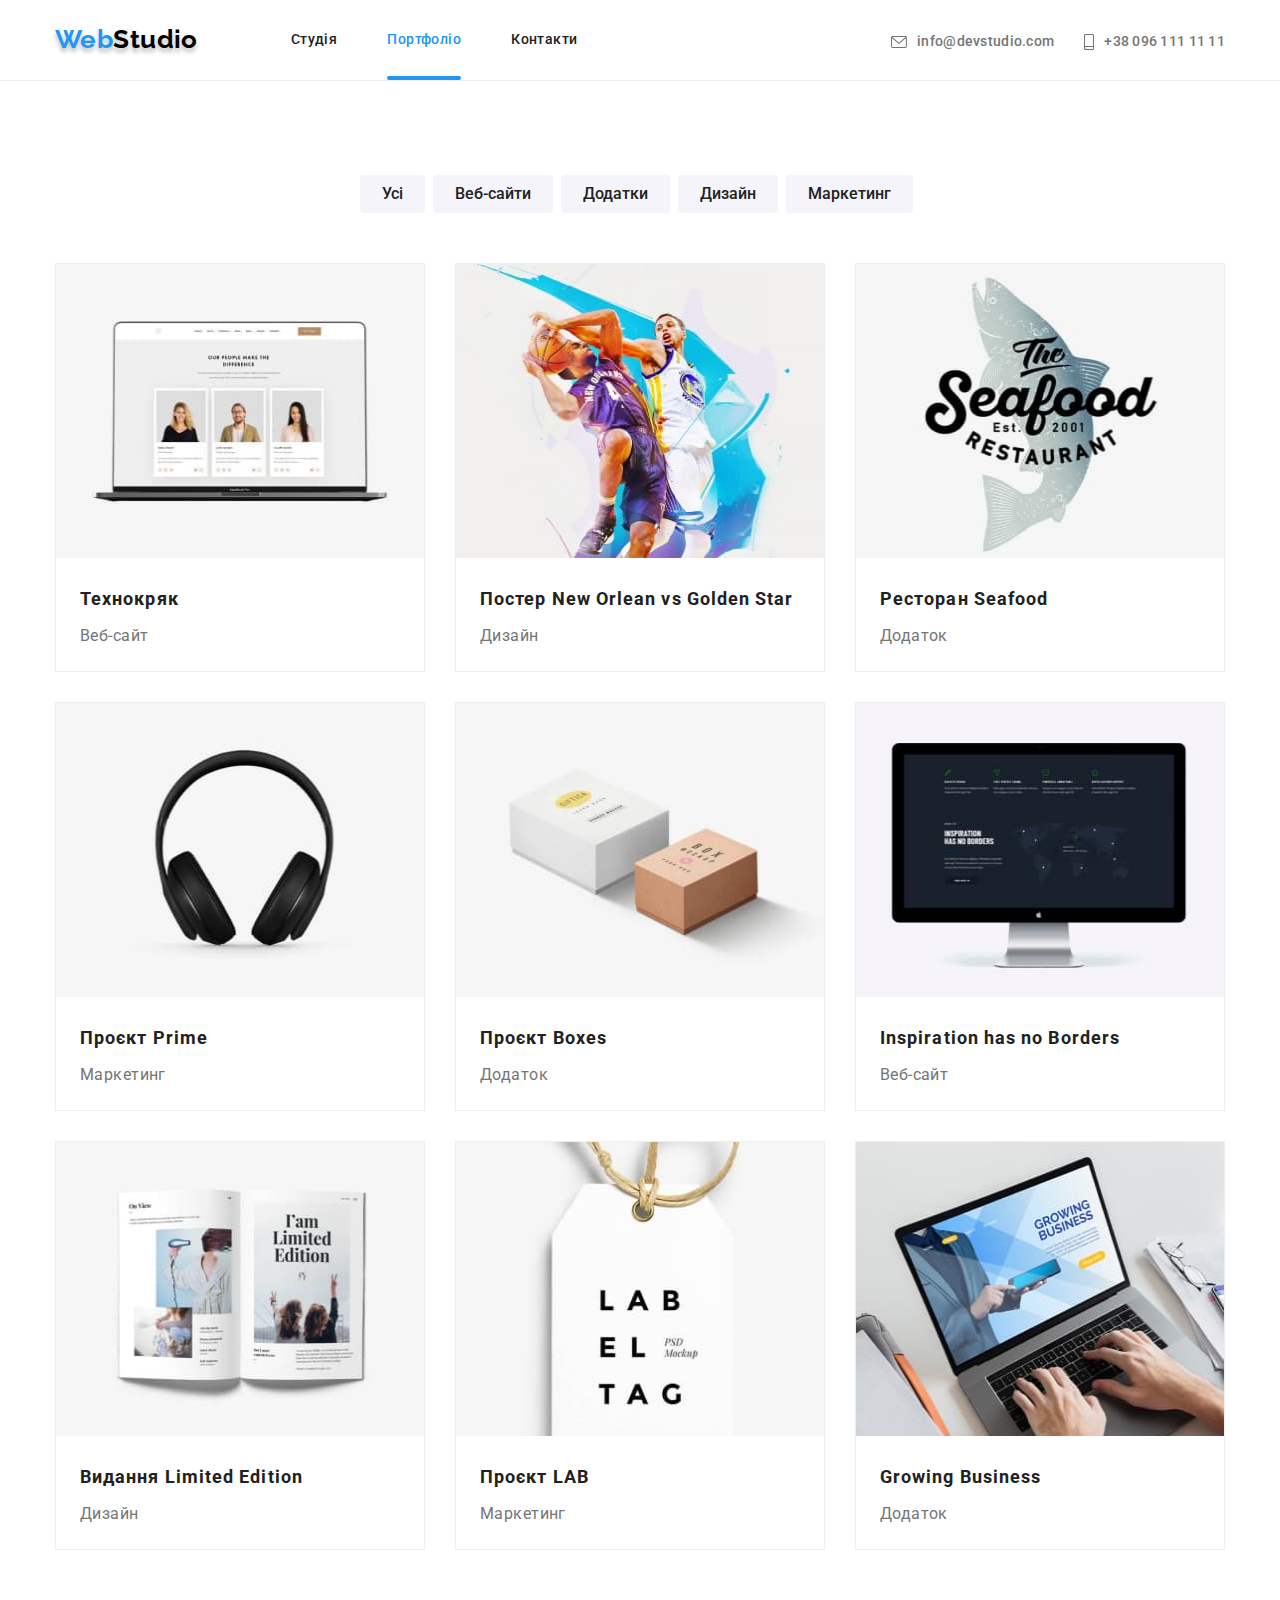
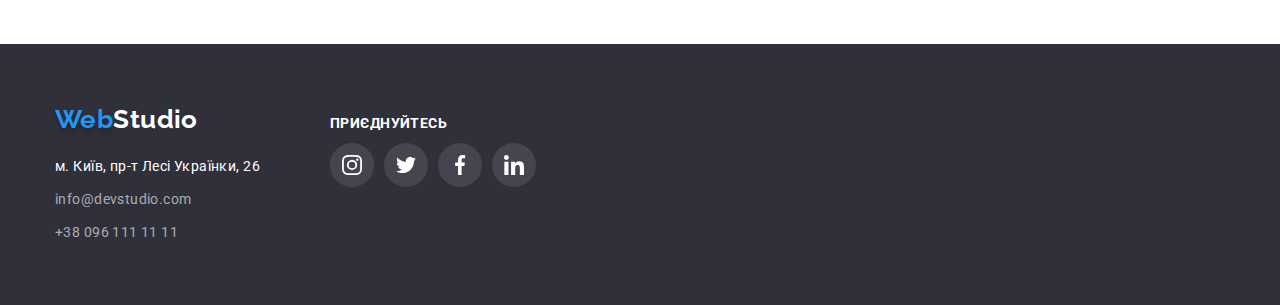
==== portfolio.html @ 1df038b0 "Initial commit" ====
<!DOCTYPE html>
<html lang="en">
  <head>
    <meta charset="UTF-8" />
    <meta http-equiv="X-UA-Compatible" content="IE=edge" />
    <meta name="viewport" content="width=device-width, initial-scale=1.0" />
    <title lang="en">WebStudio</title>
    <link rel="preconnect" href="https://fonts.googleapis.com" />
    <link rel="preconnect" href="https://fonts.gstatic.com" crossorigin />
    <link
      href="https://fonts.googleapis.com/css2?family=Raleway:wght@700&family=Roboto:wght@400;500;700;900&display=swap"
      rel="stylesheet"
    />
    <link
      rel="stylesheet"
      href="https://cdnjs.cloudflare.com/ajax/libs/modern-normalize/1.1.0/modern-normalize.min.css"
    />
    <link rel="stylesheet" href="./css/styles.css" />
  </head>
  <body>
    <!-- header -->
    <header class="header">
      <div class="nav container">
        <nav class="main-nav">
          <a href="/index.html" lang="en" class="header-logo-link"
            ><span class="logo-icon">Web</span>Studio</a
          >
          <ul class="header-list list">
            <li class="header-list-item">
              <a href="./index.html" class="nav-link">Студія</a>
            </li>
            <li class="header-list-item">
              <a href="" class="nav-link current"
                ><span class="nav-item">Портфоліо</span></a
              >
            </li>
            <li class="header-list-item">
              <a href="" class="nav-link">Контакти</a>
            </li>
          </ul>
        </nav>
        <ul class="contact-link list">
          <li>
            <a
              href="mailto:info@devstudio.com"
              class="contact-link-item contact"
            >
              <svg class="icon-header" width="16" height="12">
                <use href="./images/header/symbol-defs.svg#icon-envelope"></use>
              </svg>
              info@devstudio.com</a
            >
          </li>
          <li>
            <a href="tel:+380961111111" class="contact-link-item contact">
              <svg class="icon-header" width="10" height="16">
                <use
                  href="./images/header/symbol-defs.svg#icon-smartphone"
                ></use>
              </svg>
              +38 096 111 11 11</a
            >
          </li>
        </ul>
      </div>
    </header>

    <!-- content -->
    <main>
      <section class="section project">
        <div class="container">
          <h1 class="visually-hidden">Портфоліо</h1>
          <ul class="filter-list list">
            <li class="filter-item">
              <button type="button" class="filter-btn">Усі</button>
            </li>
            <li class="filter-item">
              <button type="button" class="filter-btn">Веб-сайти</button>
            </li>
            <li class="filter-item">
              <button type="button" class="filter-btn">Додатки</button>
            </li>
            <li class="filter-item">
              <button type="button" class="filter-btn">Дизайн</button>
            </li>
            <li class="filter-item">
              <button type="button" class="filter-btn">Маркетинг</button>
            </li>
          </ul>
          <ul class="project-list list">
            <li class="project-card">
              <a href="" class="project-link">
                <div class="project-thumb">
                  <img
                    src="./images/portfolio/portfolio1.jpg"
                    alt="Розробка веб-сайту"
                    width="370"
                    height="294"
                    class="project-img"
                  />
                  <p class="project-overlay-text">
                    Ресурс пропонує комплексні пропозиції з різним рівнем
                    функціоналу та сервісів. Все це дозволить відвідувачу
                    отримати вичерпні відомості про компанію чи приватну особу.
                  </p>
                </div>
                <div class="project-info">
                  <h2 class="project-title">Технокряк</h2>
                  <p class="project-text">Веб-сайт</p>
                </div>
              </a>
            </li>
            <li class="project-card">
              <a href="" class="project-link">
                <div class="project-thumb">
                  <img
                    src="./images/portfolio/portfolio2.jpg"
                    alt="Розробка веб-сайту"
                    width="370"
                    height="294"
                    class="project-img"
                  />
                  <p class="project-overlay-text">
                    Ресурс пропонує комплексні пропозиції з різним рівнем
                    функціоналу та сервісів. Все це дозволить відвідувачу
                    отримати вичерпні відомості про компанію чи приватну особу.
                  </p>
                </div>
                <div class="project-info">
                  <h2 class="project-title">
                    Постер New Orlean vs Golden Star
                  </h2>
                  <p class="project-text">Дизайн</p>
                </div>
              </a>
            </li>
            <li class="project-card">
              <a href="" class="project-link">
                <div class="project-thumb">
                  <img
                    src="./images/portfolio/portfolio3.jpg"
                    alt="Розробка веб-сайту"
                    width="370"
                    height="294"
                    class="project-img"
                  />
                  <p class="project-overlay-text">
                    Ресурс пропонує комплексні пропозиції з різним рівнем
                    функціоналу та сервісів. Все це дозволить відвідувачу
                    отримати вичерпні відомості про компанію чи приватну особу.
                  </p>
                </div>
                <div class="project-info">
                  <h2 class="project-title">Ресторан Seafood</h2>
                  <p class="project-text">Додаток</p>
                </div>
              </a>
            </li>
            <li class="project-card">
              <a href="" class="project-link">
                <div class="project-thumb">
                  <img
                    src="./images/portfolio/portfolio4.jpg"
                    alt="Розробка веб-сайту"
                    width="370"
                    height="294"
                    class="project-img"
                  />
                  <p class="project-overlay-text">
                    Ресурс пропонує комплексні пропозиції з різним рівнем
                    функціоналу та сервісів. Все це дозволить відвідувачу
                    отримати вичерпні відомості про компанію чи приватну особу.
                  </p>
                </div>
                <div class="project-info">
                  <h2 class="project-title">Проєкт Prime</h2>
                  <p class="project-text">Маркетинг</p>
                </div>
              </a>
            </li>
            <li class="project-card">
              <a href="" class="project-link">
                <div class="project-thumb">
                  <img
                    src="./images/portfolio/portfolio5.jpg"
                    alt="Розробка веб-сайту"
                    width="370"
                    height="294"
                    class="project-img"
                  />
                  <p class="project-overlay-text">
                    Ресурс пропонує комплексні пропозиції з різним рівнем
                    функціоналу та сервісів. Все це дозволить відвідувачу
                    отримати вичерпні відомості про компанію чи приватну особу.
                  </p>
                </div>
                <div class="project-info">
                  <h2 class="project-title">Проєкт Boxes</h2>
                  <p class="project-text">Додаток</p>
                </div>
              </a>
            </li>
            <li class="project-card">
              <a href="" class="project-link">
                <div class="project-thumb">
                  <img
                    src="./images/portfolio/portfolio6.jpg"
                    alt="Розробка веб-сайту"
                    width="370"
                    height="294"
                    class="project-img"
                  />
                  <p class="project-overlay-text">
                    Ресурс пропонує комплексні пропозиції з різним рівнем
                    функціоналу та сервісів. Все це дозволить відвідувачу
                    отримати вичерпні відомості про компанію чи приватну особу.
                  </p>
                </div>
                <div class="project-info">
                  <h2 class="project-title">Inspiration has no Borders</h2>
                  <p class="project-text">Веб-сайт</p>
                </div>
              </a>
            </li>
            <li class="project-card">
              <a href="" class="project-link">
                <div class="project-thumb">
                  <img
                    src="./images/portfolio/portfolio7.jpg"
                    alt="Розробка веб-сайту"
                    width="370"
                    height="294"
                    class="project-img"
                  />
                  <p class="project-overlay-text">
                    Ресурс пропонує комплексні пропозиції з різним рівнем
                    функціоналу та сервісів. Все це дозволить відвідувачу
                    отримати вичерпні відомості про компанію чи приватну особу.
                  </p>
                </div>
                <div class="project-info">
                  <h2 class="project-title">Видання Limited Edition</h2>
                  <p class="project-text">Дизайн</p>
                </div>
              </a>
            </li>
            <li class="project-card">
              <a href="" class="project-link">
                <div class="project-thumb">
                  <img
                    src="./images/portfolio/portfolio8.jpg"
                    alt="Розробка веб-сайту"
                    width="370"
                    height="294"
                    class="project-img"
                  />
                  <p class="project-overlay-text">
                    Ресурс пропонує комплексні пропозиції з різним рівнем
                    функціоналу та сервісів. Все це дозволить відвідувачу
                    отримати вичерпні відомості про компанію чи приватну особу.
                  </p>
                </div>
                <div class="project-info">
                  <h2 class="project-title">Проєкт LAB</h2>
                  <p class="project-text">Маркетинг</p>
                </div>
              </a>
            </li>
            <li class="project-card">
              <a href="" class="project-link">
                <div class="project-thumb">
                  <img
                    src="./images/portfolio/portfolio9.jpg"
                    alt="Розробка веб-сайту"
                    width="370"
                    height="294"
                    class="project-img"
                  />
                  <p class="project-overlay-text">
                    Ресурс пропонує комплексні пропозиції з різним рівнем
                    функціоналу та сервісів. Все це дозволить відвідувачу
                    отримати вичерпні відомості про компанію чи приватну особу.
                  </p>
                </div>
                <div class="project-info">
                  <h2 class="project-title">Growing Business</h2>
                  <p class="project-text">Додаток</p>
                </div>
              </a>
            </li>
          </ul>
        </div>
      </section>
    </main>
    <!-- footer -->
    <footer class="footer">
      <div class="main-footer container">
        <div>
          <a href="/index.html" lang="en" class="footer-logo-link">
            <span class="logo-icon">Web</span>Studio</a
          >

          <address>
            <ul class="footer-list list">
              <li class="footer-item">
                <a
                  href="https://goo.gl/maps/As9qBDeMbdzoeBJFA"
                  target="_blank"
                  rel="noreferrer noopener"
                  class="footer-adress"
                  >м. Київ, пр-т Лесі Українки, 26</a
                >
              </li>
              <li class="footer-item">
                <a href="mailto:info@devstudio.com" class="footer-contact-link"
                  >info@devstudio.com</a
                >
              </li>
              <li class="footer-item">
                <a href="tel:+380961111111" class="footer-contact-link"
                  >+38 096 111 11 11</a
                >
              </li>
            </ul>
          </address>
        </div>
        <div class="join">
          <h2 class="join-title">Приєднуйтесь</h2>
          <ul class="join-list list">
            <li class="join-item">
              <a href="" class="join-link">
                <svg class="join-soc-icon" width="20" height="20">
                  <use
                    href="./images/footer/symbol-defs.svg#icon-instagram1"
                  ></use></svg
              ></a>
            </li>
            <li class="join-item">
              <a href="" class="join-link">
                <svg class="join-soc-icon" width="20" height="20">
                  <use
                    href="./images/footer/symbol-defs.svg#icon-twitter1"
                  ></use></svg
              ></a>
            </li>
            <li class="join-item">
              <a href="" class="join-link">
                <svg class="join-soc-icon" width="20" height="20">
                  <use
                    href="./images/footer/symbol-defs.svg#icon-facebook1"
                  ></use></svg
              ></a>
            </li>
            <li class="join-item">
              <a href="" class="join-link">
                <svg class="join-soc-icon" width="20" height="20">
                  <use
                    href="./images/footer/symbol-defs.svg#icon-linkedin1"
                  ></use></svg
              ></a>
            </li>
          </ul>
        </div>
      </div>
    </footer>
  </body>
</html>
---- css/styles.css ----
/* колір фону #FFFFFF
вторинний колір фону #F5F4FA
основний колір тексту та мейл+телефон в header #757575
Колір заголовків #212121
Колір взаємодії #2196F3
Background під h1 та footer #2F303A 
Колір мейл+телефон в футер color: rgba(255, 255, 255, 0.6);

Білий колір #FFFFFF
Чорний колір #000000
*/
/* 
font-family: 'Raleway', sans-serif;
font-family: 'Roboto', sans-serif; */

:root {
  --primary-bckg-color: #ffffff;
  --second-bckd-color: #f5f4fa;
  --primary-text-color: #757575;
  --primary-title-color: #212121;
  --primary-action-color: #2196f3;
  --bckg-footer-color: #2f303a;
  --white-color: #ffffff;
  --black-color: #000000;
  --shadow-project: 0px 1px 1px rgba(0, 0, 0, 0.12),
    0px 4px 4px rgba(0, 0, 0, 0.06), 1px 4px 6px rgba(0, 0, 0, 0.16);
  --soc-icon: #afb1b8;
  --header-icon: #757575;
  --project-overlay: rgba(33, 150, 243, 0.9);
  --modal-background: rgba(0, 0, 0, 0.2);
  --features-info-bckg: rgba(47, 48, 58, 0.8);
}
/* index.html */
body {
  background-color: var(--primary-bckg-c);
  color: var(--primary-text-color);
  font-family: "Roboto";
  letter-spacing: 0.03em;
  font-size: 14px;
}
.section {
  padding: 94px 0;
}
.visually-hidden {
  position: absolute;
  white-space: nowrap;
  width: 1px;
  height: 1px;
  overflow: hidden;
  border: 0;
  padding: 0;
  clip: rect(0 0 0 0);
  clip-path: inset(50%);
  margin: -1px;
}

.list {
  list-style: none;
  margin: 0;
  padding: 0;
}

.container {
  width: 1200px;
  margin: 0 auto;
  padding: 0px 15px;
}

/* header */
.header {
  border-bottom: 1px solid #ececec;
}
.header .container {
  align-items: baseline;
}

.logo-icon {
  color: var(--primary-action-color);
}
.header-logo-link {
  color: var(--black-color);
  text-decoration: none;
  font-family: "Raleway";
  font-style: normal;
  font-weight: 700;
  font-size: 26px;
  line-height: 1.19;
  margin-right: 93px;
  padding-top: 24px;
  padding-bottom: 25px;
}

.logo-icon,
.header-logo-link {
  text-shadow: 0px 4px 4px rgba(0, 0, 0, 0.25);
}

.header-list-item:not(:last-child) {
  margin-right: 50px;
}

.header-list-item {
  position: relative;
}

.current {
  display: inline-block;
  color: var(--primary-action-color);
}

.current::after {
  content: "";
  background-color: var(--primary-action-color);
  width: 100%;
  height: 4px;
  border-radius: 2px;
  position: absolute;
  left: 0;
  bottom: 0;
}

.nav-link {
  display: block;
  color: var(--primary-title-color);
  text-decoration: none;
  font-weight: 500;
  line-height: 1.14;
  padding-bottom: 32px;
  padding-top: 32px;
  transition-property: color;
  transition-duration: 250ms;
  transition-timing-function: cubic-bezier(0.4, 0, 0.2, 1);
}
.nav-link:hover,
.nav-link:focus {
  color: var(--primary-action-color);
  cursor: pointer;
}
.nav-item {
  color: var(--primary-action-color);
}

.contact-link {
  margin-left: auto;
  gap: 30px;
}

.contact-link-item {
  display: flex;
  justify-content: center;
  align-items: center;
  color: var(--primary-text-color);
  text-decoration: none;
  font-weight: 500;
  line-height: 1.14;
  letter-spacing: 0.02em;
  transition-property: color;
  transition-duration: 250ms;
  transition-timing-function: cubic-bezier(0.4, 0, 0.2, 1);
}

.contact-link-item:hover,
.contact-link-item:focus {
  color: var(--primary-action-color);
}
.icon-header {
  margin-right: 10px;
  fill: var(--header-icon);
}
.contact-link-item:hover .icon-header,
.contact-link-item:focus .icon-header {
  fill: var(--primary-action-color);
}
.nav,
.main-nav,
.header-list,
.contact-link {
  display: flex;
  align-items: center;
}
/* Hero */

.hero {
  background-color: var(--bckg-footer-color);
  background-image: linear-gradient(
      rgba(47, 48, 58, 0.4),
      rgba(47, 48, 58, 0.4)
    ),
    url(../images/hero/bckg.jpg);
  background-repeat: no-repeat;
  background-position: center;
  background-size: cover;
  max-width: 1600px;
  text-align: center;
  padding: 200px 0;
  margin: 0 auto;
}

.hero-title {
  color: var(--white-color);
  font-weight: 900;
  font-size: 44px;
  line-height: 1.36;
  letter-spacing: 0.06em;
  text-transform: uppercase;
  margin: 0 auto 30px auto;
  width: 700px;
}
.hero-button {
  background-color: var(--primary-action-color);
  color: var(--white-color);
  font-weight: 700;
  font-size: 16px;
  line-height: 1.87;
  align-items: center;
  letter-spacing: 0.06em;
  border-radius: 4px;
  padding: 10px 32px;
  border-style: none;
  cursor: pointer;
  transition-property: color;
  transition-duration: 250ms;
  transition-timing-function: cubic-bezier(0.4, 0, 0.2, 1);
}
.hero-button:hover,
.hero-button:focus {
  color: var(--primary-title-color);
}

/* features */

.features-list {
  display: flex;
  gap: 30px;
}
.features-list-item {
  width: 270px;
  content: "";
  display: block;
}

.features-text {
  display: flex;
  height: 120px;
  background-color: var(--second-bckd-color);
  margin-bottom: 30px;
  align-items: center;
  background-repeat: no-repeat;
  background-position: center;
  justify-content: center;
  border-radius: 4px;
}

/* .features-list-item.icon-antenna::before {
  background-image: url(../images/features/antenna.svg);
} */
/* .features-list-item.icon-clock::before {
  background-image: url(../images/features/clock.svg);
}

.features-list-item.icon-diagram::before {
  background-image: url(../images/features/diagram.svg);
}

.features-list-item.icon-astronaut::before {
  background-image: url(../images/features/astronaut.svg);
} */

.features-title {
  color: var(--primary-title-color);
  font-size: 14px;
  line-height: 1.14;
  text-transform: uppercase;
  margin-top: 0;
  margin-bottom: 10;
}

.features .text {
  line-height: 1.71;
  margin-top: 0;
  margin-bottom: 0;
}
.section.features {
  padding-bottom: 0;
}

/* about */

.section-title {
  color: var(--primary-title-color);
  font-size: 36px;
  line-height: 1.16;
  text-align: center;
  margin-top: 0;
  margin-bottom: 50px;
}
.about-list {
  display: flex;
}
.about-item {
  display: inline-block;
  margin-right: 30px;
}
.about-item:last-child {
  margin-right: 0px;
}

.about-thumb {
  position: relative;
  max-height: 294px;
}

.about-text {
  position: absolute;
  bottom: 0;
  left: 0;
  background-color: var(--features-info-bckg);
  width: 100%;
  max-height: 70px;
  margin: 0;
  padding: 27px 0;
  font-weight: 700;
  line-height: 1.14;
  text-align: center;
  text-transform: uppercase;
  color: var(--white-color);
}

/* team */

.team {
  background-color: var(--second-bckd-color);
}
.section-title.team {
  margin-top: 0;
  margin-bottom: 50px;
}
.team-list {
  display: flex;
}
.team-img {
  margin-top: 0;
  /* margin-bottom: 30px; */
}
.team-info {
  padding-top: 30px;
  padding-bottom: 30px;
}
.team-title {
  color: var(--primary-title-color);
  font-weight: 500;
  font-size: 16px;
  line-height: 1.18;
  text-align: center;
  margin-top: 0;
  margin-bottom: 10px;
}
.team-text {
  font-size: 16px;
  line-height: 1.18;
  text-align: center;
  margin-top: 0;
  margin-bottom: 16px;
}
.team-soc-list {
  display: flex;
  justify-content: center;
  gap: 10px;
}

.team-soc-link {
  display: flex;
  align-items: center;
  justify-content: center;
  width: 44px;
  height: 44px;
  border-radius: 50%;
  transition-property: color, background;
  transition-duration: 250ms;
  transition-timing-function: cubic-bezier(0.4, 0, 0.2, 1);
}
.team-soc-icon {
  fill: var(--soc-icon);
  transition-property: fill;
  transition-duration: 250ms;
  transition-timing-function: cubic-bezier(0.4, 0, 0.2, 1);
}
.team-soc-link:hover,
.team-soc-link:focus {
  background-color: var(--primary-action-color);
}
.team-soc-link:hover .team-soc-icon,
.team-soc-link:focus .team-soc-icon {
  fill: var(--white-color);
}
.team-item {
  display: inline-block;
  background-color: var(--white-color);
  border-radius: 0 0 4px 4px;
  box-shadow: 0px 1px 3px rgba(0, 0, 0, 0.12), 0px 1px 1px rgba(0, 0, 0, 0.14),
    0px 2px 1px rgba(0, 0, 0, 0.2);
  max-width: 270px;
  margin-right: 30px;
  width: 270px;
  height: 428px;
}

.team-item:last-child {
  margin-right: 0px;
}
/* clients */
.clients-list {
  display: flex;
  gap: 30px;
  justify-content: center;
  align-items: center;
}
.clients-list-item {
  width: calc((100% - 150px) / 6);
}
.clients-link {
  border: 1px solid var(--soc-icon);
  border-radius: 4px;
  display: flex;
  justify-content: center;
  align-items: center;
  width: 170px;
  height: 92px;
  transition-property: border;
  transition-duration: 250ms;
  transition-timing-function: cubic-bezier(0.4, 0, 0.2, 1);
}
.clients-link:hover,
.clients-link:focus {
  border-color: var(--primary-action-color);
}
.clients-icon {
  transition-property: fill;
  transition-duration: 250ms;
  transition-timing-function: cubic-bezier(0.4, 0, 0.2, 1);
}
.clients-link:hover .clients-icon,
.clients-link:focus .clients-icon {
  fill: var(--primary-action-color);
}

.clients-icon {
  fill: var(--soc-icon);
}
/* footer */

.footer {
  background-color: var(--bckg-footer-color);
  padding: 60px 0px;
}
.footer .container {
  display: flex;
  align-items: baseline;
}

.footer-logo-link {
  color: var(--white-color);
  text-decoration: none;
  font-family: "Raleway";
  font-style: normal;
  font-weight: 700;
  font-size: 26px;
  line-height: 1.19;
  margin-bottom: 20px;
  display: inline-block;
}
.footer-item:not(:last-child) {
  margin-bottom: 9px;
}

.footer-adress {
  color: var(--white-color);
  font-style: normal;
  text-decoration: none;
  line-height: 1.71;
}
.footer-adress,
.footer-contact-link {
  display: inline-block;
}

/* .footer-adress:hover,
.footer-adress:focus {
  color: var(--primary-action-color);
} */

.footer-contact-link {
  color: rgba(255, 255, 255, 0.6);
  text-decoration: none;
  line-height: 1.71;
  font-style: normal;
  transition-property: color;
  transition-duration: 250ms;
  transition-timing-function: cubic-bezier(0.4, 0, 0.2, 1);
}

.footer-contact-link:hover,
.footer-contact-link:focus {
  color: var(--primary-action-color);
}

.footer-icon {
  display: flex;
}
/* join */
.join {
  margin-left: 70px;
}
.join-list a {
  text-decoration: none;
  color: var(--white-color);
  background-color: rgba(255, 255, 255, 0.1);
}
.join-title {
  font-weight: 700;
  font-size: 14px;
  line-height: 1.14;
  text-transform: uppercase;
  color: var(--white-color);
}
.join-list {
  display: flex;
  gap: 10px;
  justify-content: center;
  width: 206px;
}

.join-link {
  display: flex;
  align-items: center;
  justify-content: center;
  width: 44px;
  height: 44px;
  border-radius: 50%;
  transition-property: background;
  transition-duration: 250ms;
  transition-timing-function: cubic-bezier(0.4, 0, 0.2, 1);
}
.join-link:hover,
.join-link:focus {
  background-color: var(--primary-action-color);
}
.join-soc-icon {
  fill: var(--white-color);
}

/* portfolio.html */

/* portfolio */

.filter-list {
  display: flex;
  margin-bottom: 50px;
  justify-content: center;
}
.filter-item {
  padding-right: 8px;
}
.filter-btn {
  color: var(--primary-title-color);
  background-color: #f5f4fa;
  cursor: pointer;
  font-style: normal;
  font-weight: 500;
  font-size: 16px;
  line-height: 1.62;
  text-align: center;
  font-family: inherit;
  border-radius: 4px;
  border-style: none;
  padding: 6px 22px;
  transition-property: background, box-shadow, color;
  transition-duration: 250ms;
  transition-timing-function: cubic-bezier(0.4, 0, 0.2, 1);
}

.filter-btn:hover,
.filter-btn:focus {
  background-color: var(--primary-action-color);
  color: var(--white-color);
  box-shadow: 0px 3px 1px rgba(0, 0, 0, 0.1), 0px 1px 2px rgba(0, 0, 0, 0.08),
    0px 2px 2px rgba(0, 0, 0, 0.12);
}

.project-title {
  color: var(--primary-title-color);
  font-size: 18px;
  line-height: 2;
  letter-spacing: 0.06em;
  margin-top: 0;
  margin-bottom: 4px;
}

.project-text {
  color: var(--primary-text-color);
  font-size: 16px;
  line-height: 1.87;
  margin-top: 0;
  margin-bottom: 0;
}

.project-list {
  display: flex;
  flex-wrap: wrap;
  gap: 30px;
}
.project-card {
  border: 1px solid #eee;
  max-width: 370px;
  width: calc((100% - 60px) / 3);
}
.project-card img {
  max-width: 100%;
}

.project-link {
  display: block;
  text-decoration: none;
  transition-property: box-shadow;
  transition-duration: 250ms;
  transition-timing-function: cubic-bezier(0.4, 0, 0.2, 1);
}

.project-link:hover,
.project-link:focus {
  box-shadow: var(--shadow-project);
  /* transition-duration: 250ms;
  transition-timing-function: cubic-bezier(0.4, 0, 0.2, 1); */
}
.project-info {
  padding: 20px 24px;
}

.project-thumb {
  position: relative;
  overflow: hidden;
}

.project-overlay-text {
  position: absolute;
  display: flex;
  color: var(--white-color);
  top: 0;
  left: 0;
  margin: 0;
  padding-left: 24px;
  padding-right: 24px;
  justify-content: center;
  text-align: center;
  align-items: center;
  background-color: var(--project-overlay);
  width: 100%;
  height: 100%;
  font-weight: 400;
  font-size: 18px;
  line-height: 1.55;

  transform: translateY(100%);
  transition-property: transform;
  transition-duration: 250ms;
  transition-timing-function: cubic-bezier(0.4, 0, 0.2, 1);
}

.project-link:hover .project-overlay-text,
.project-link:focus .project-overlay-text {
  transform: translateY(0%);
}

/* Modal */
.backdrop {
  position: fixed;
  top: 0;
  left: 0;
  width: 100%;
  height: 100%;
  background-color: var(--modal-background);
  transition-property: opacity, visibility;
  transition-duration: 250ms;
  transition-timing-function: cubic-bezier(0.4, 0, 0.2, 1);
}
.backdrop.is-hidden {
  opacity: 0;
  pointer-events: none;
  visibility: hidden;
}
.modal {
  position: absolute;
  top: 50%;
  left: 50%;
  transform: translate(-50%, -50%);
  min-height: 528px;
  min-width: 581px;
  background-color: var(--white-color);
  padding: 10px;
}

.modal-close {
  position: absolute;
  right: 8px;
  top: 8px;
  justify-content: center;
  align-items: center;
  width: 30px;
  height: 30px;
  background-color: var(--white-color);
  color: var(--black-color);
  border: 1px solid rgba(0, 0, 0, 0.1);
  border-radius: 50%;
  cursor: pointer;
}

.modal-close-img {
  height: 11px;
  width: 11px;
  fill: var(--black-color);
}
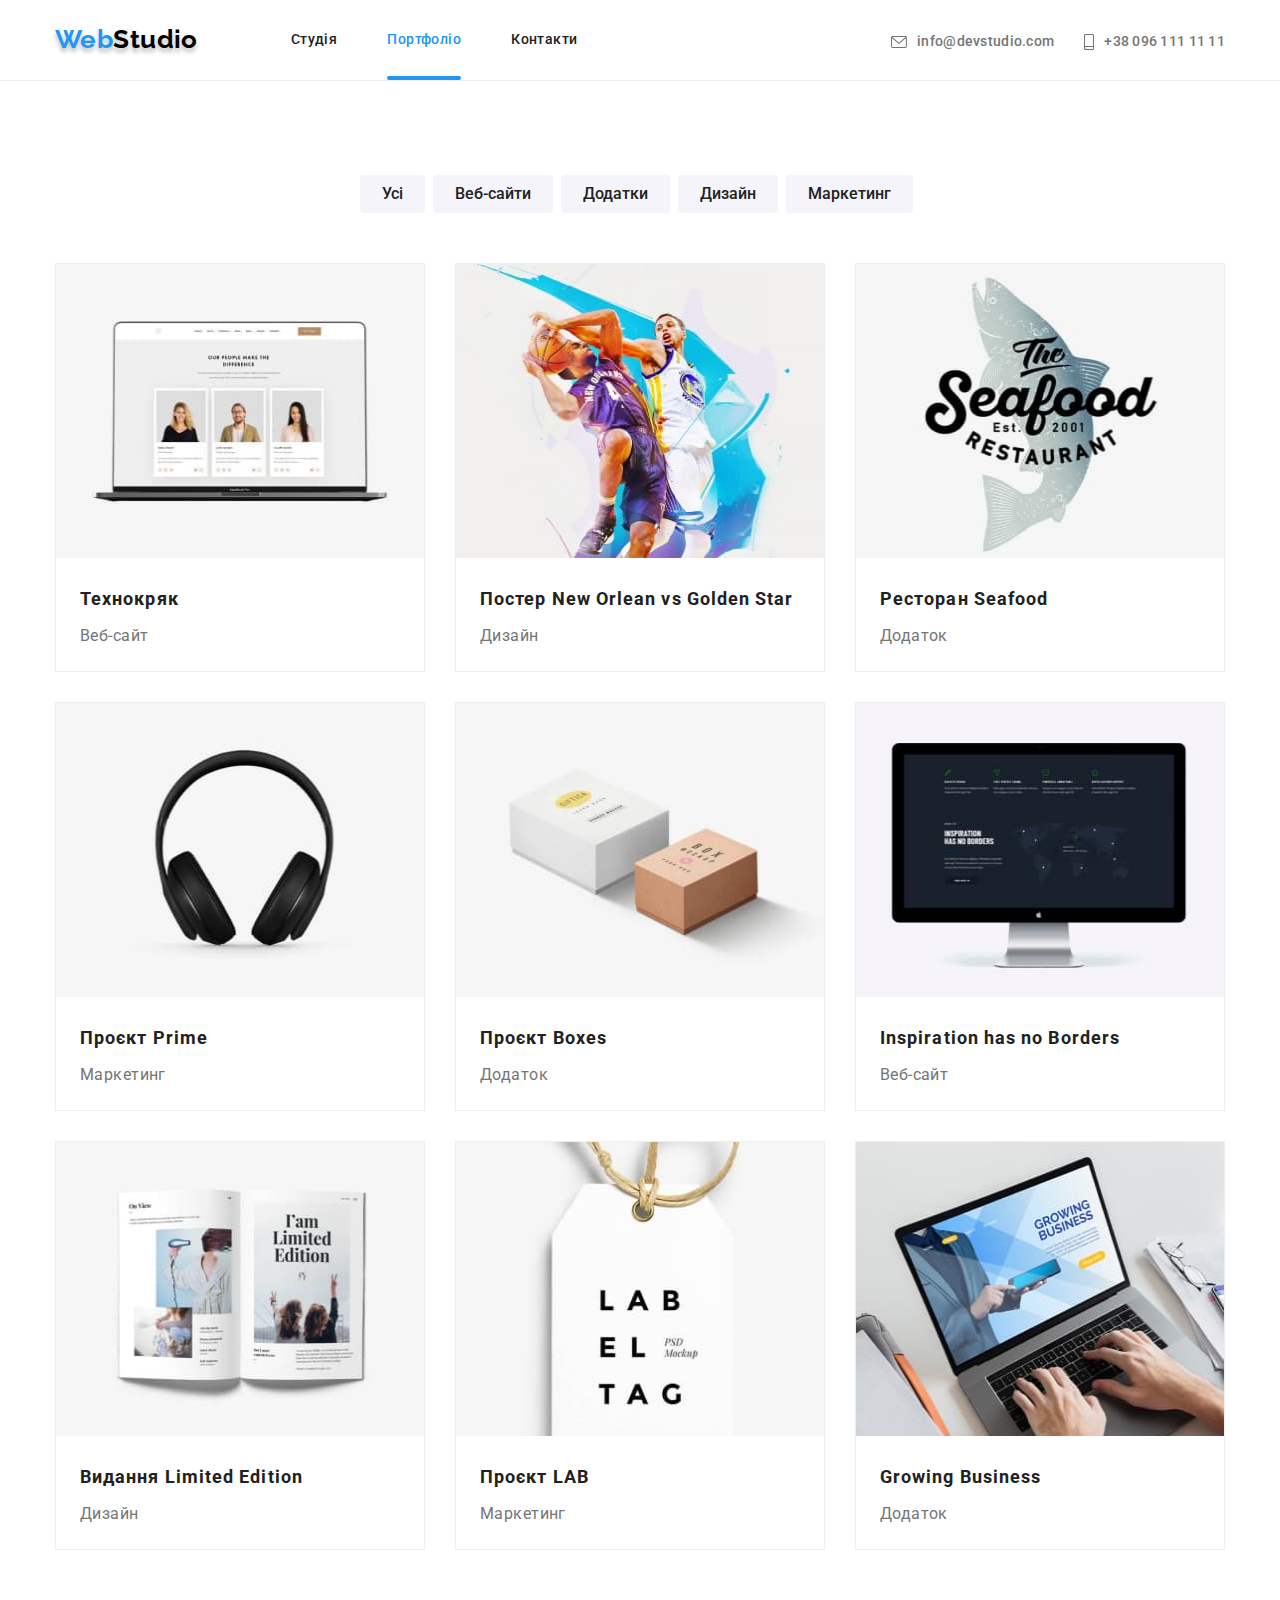
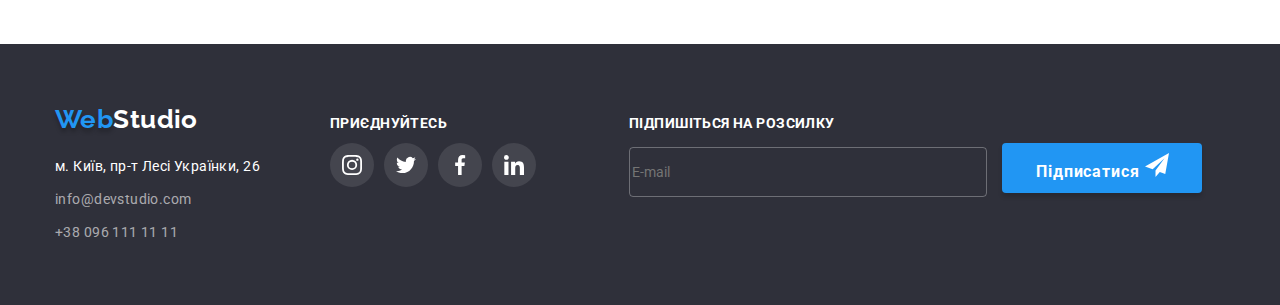
==== commit 712cd3e5: "add form" ====
--- a/portfolio.html
+++ b/portfolio.html
@@ -361,6 +361,25 @@
             </li>
           </ul>
         </div>
+        <div class="subscribe">
+          <h2 class="subscribe-title">Підпишіться на розсилку</h2>
+            <form>
+              <input
+                type="email"
+                name="subscribe-email"
+                placeholder="E-mail"
+                class="subscribe-form"
+              />
+              <button type="submit" class="subscribe-button">
+                Підписатися
+                <svg class="subscribe-icon" width="24" height="24">
+                  <use
+                    href="./images/footer/symbol-defs.svg#icon-subscribe"
+                  ></use>
+                </svg>
+              </button>
+            </form>
+        </div>
       </div>
     </footer>
   </body>
--- a/css/styles.css
+++ b/css/styles.css
@@ -29,6 +29,9 @@
   --project-overlay: rgba(33, 150, 243, 0.9);
   --modal-background: rgba(0, 0, 0, 0.2);
   --features-info-bckg: rgba(47, 48, 58, 0.8);
+  --subscribe-border-color: rgba(255, 255, 255, 0.3);
+  --form-color:rgba(33, 33, 33, 0.2);
+  --placeholder-color:rgba(117, 117, 117, 0.5);
 }
 /* index.html */
 body {
@@ -510,13 +513,14 @@
 /* join */
 .join {
   margin-left: 70px;
+  margin-right: 93px;
 }
 .join-list a {
   text-decoration: none;
   color: var(--white-color);
   background-color: rgba(255, 255, 255, 0.1);
 }
-.join-title {
+.join-title, .subscribe-title {
   font-weight: 700;
   font-size: 14px;
   line-height: 1.14;
@@ -545,9 +549,48 @@
 .join-link:focus {
   background-color: var(--primary-action-color);
 }
-.join-soc-icon {
+.join-soc-icon, .subscribe-icon {
   fill: var(--white-color);
 }
+
+/* Subscribe */
+
+.subscribe-form {
+  background-color: inherit;
+  border: 1px solid var(--subscribe-border-color);
+  width: 358px;
+  height: 50px;
+  border-radius: 4px;
+  color: var(--subscribe-border-color);
+}
+.subscribe form {
+  justify-content: center;
+  align-items: center;
+  text-align: center;
+}
+
+
+.subscribe-button {
+  background-color: var(--primary-action-color);
+  justify-content: center;
+  text-align: center;
+  width: 200px;
+  height: 50px;
+  box-shadow: 0px 4px 4px rgba(0, 0, 0, 0.15);
+  border-radius: 4px;
+  border-style: none;
+  color: var(--white-color);
+  font-family: "Roboto";
+  font-style: normal;
+  font-size: 16px;
+  line-height:1.875;
+  letter-spacing: 0.06em;
+  font-weight: 700;
+  padding: 10px 28px;
+  margin-left: 12px;
+
+}
+
 
 /* portfolio.html */
 
@@ -696,7 +739,6 @@
   min-height: 528px;
   min-width: 581px;
   background-color: var(--white-color);
-  padding: 10px;
 }
 
 .modal-close {
@@ -719,3 +761,112 @@
   width: 11px;
   fill: var(--black-color);
 }
+
+/* .backdrop-text {
+  margin: 0;
+} */
+
+/* .backdrop input {
+  cursor: pointer;
+} */
+
+textarea {
+  resize: none;
+}
+
+
+
+.form {
+  width: 448px;
+  height: 342px;
+  margin-left: auto;
+  margin-right: auto;
+}
+.form-title{
+  font-style: normal;
+  font-weight: 700;
+  font-size: 20px;
+  line-height: 1.15;
+  text-align: center;
+  color: #212121;
+  margin-top: 40px;
+}
+.form-field {
+  display: flex;
+  flex-direction: column;
+  margin-bottom: 10px;
+}
+.form-field:last-child {
+  margin-bottom: 20px;
+}
+.form-field textarea::placeholder {
+  color: var(--placeholder-color) ;
+  color: red;
+  font-style: normal;
+  font-weight: 400;
+  font-size: 12px;
+  line-height: 1.16;
+  letter-spacing: 0.01em;
+
+}
+.form-label {
+  font-style: normal;
+  font-weight: 400;
+  font-size: 12px;
+  line-height: 1.16;
+  letter-spacing: 0.01rem;
+  color: var(--primary-text-color);
+  margin-top: 0;
+  margin-bottom: 4px;
+}
+.form-input{
+  margin: 0;
+  padding: 12px 16px;
+  border: 1px solid var(--form-color);
+  border-radius: 4px;
+  max-width: 448px;
+  height: 40px;
+  margin-top: 0;
+}
+
+.form-textarea {
+  margin: 0;
+  padding: 0;
+  border: 1px solid var(--form-color);
+  border-radius: 4px;
+  max-width: 448px;
+  height: 138px;
+  padding: 12px 16px;
+}
+.form-checkbox {
+  text-align: center;
+}
+.checkbox-label {
+  font-style: normal;
+  font-weight: 400;
+  font-size: 14px;
+  line-height: 1.71;
+  color: var(--primary-text-color);
+}
+
+.backdrop-button {
+  display: flex;
+  margin-left: auto;
+  margin-right: auto;
+  margin-top: 30px;
+  padding: 10px 52px;
+  background-color: var(--primary-action-color);
+  color: var(--white-color);
+  font-weight: 700;
+  font-style: normal;
+  font-size: 16px;
+  line-height: 1.875;
+  letter-spacing: 0.06em;
+  border-radius: 4px;
+  border-style: none;
+  transition-duration: 250ms;
+  transition-timing-function: cubic-bezier(0.4, 0, 0.2, 1);
+}
+.backdrop-button:hover {
+  box-shadow: 0px 4px 4px rgba(0, 0, 0, 0.15); 
+}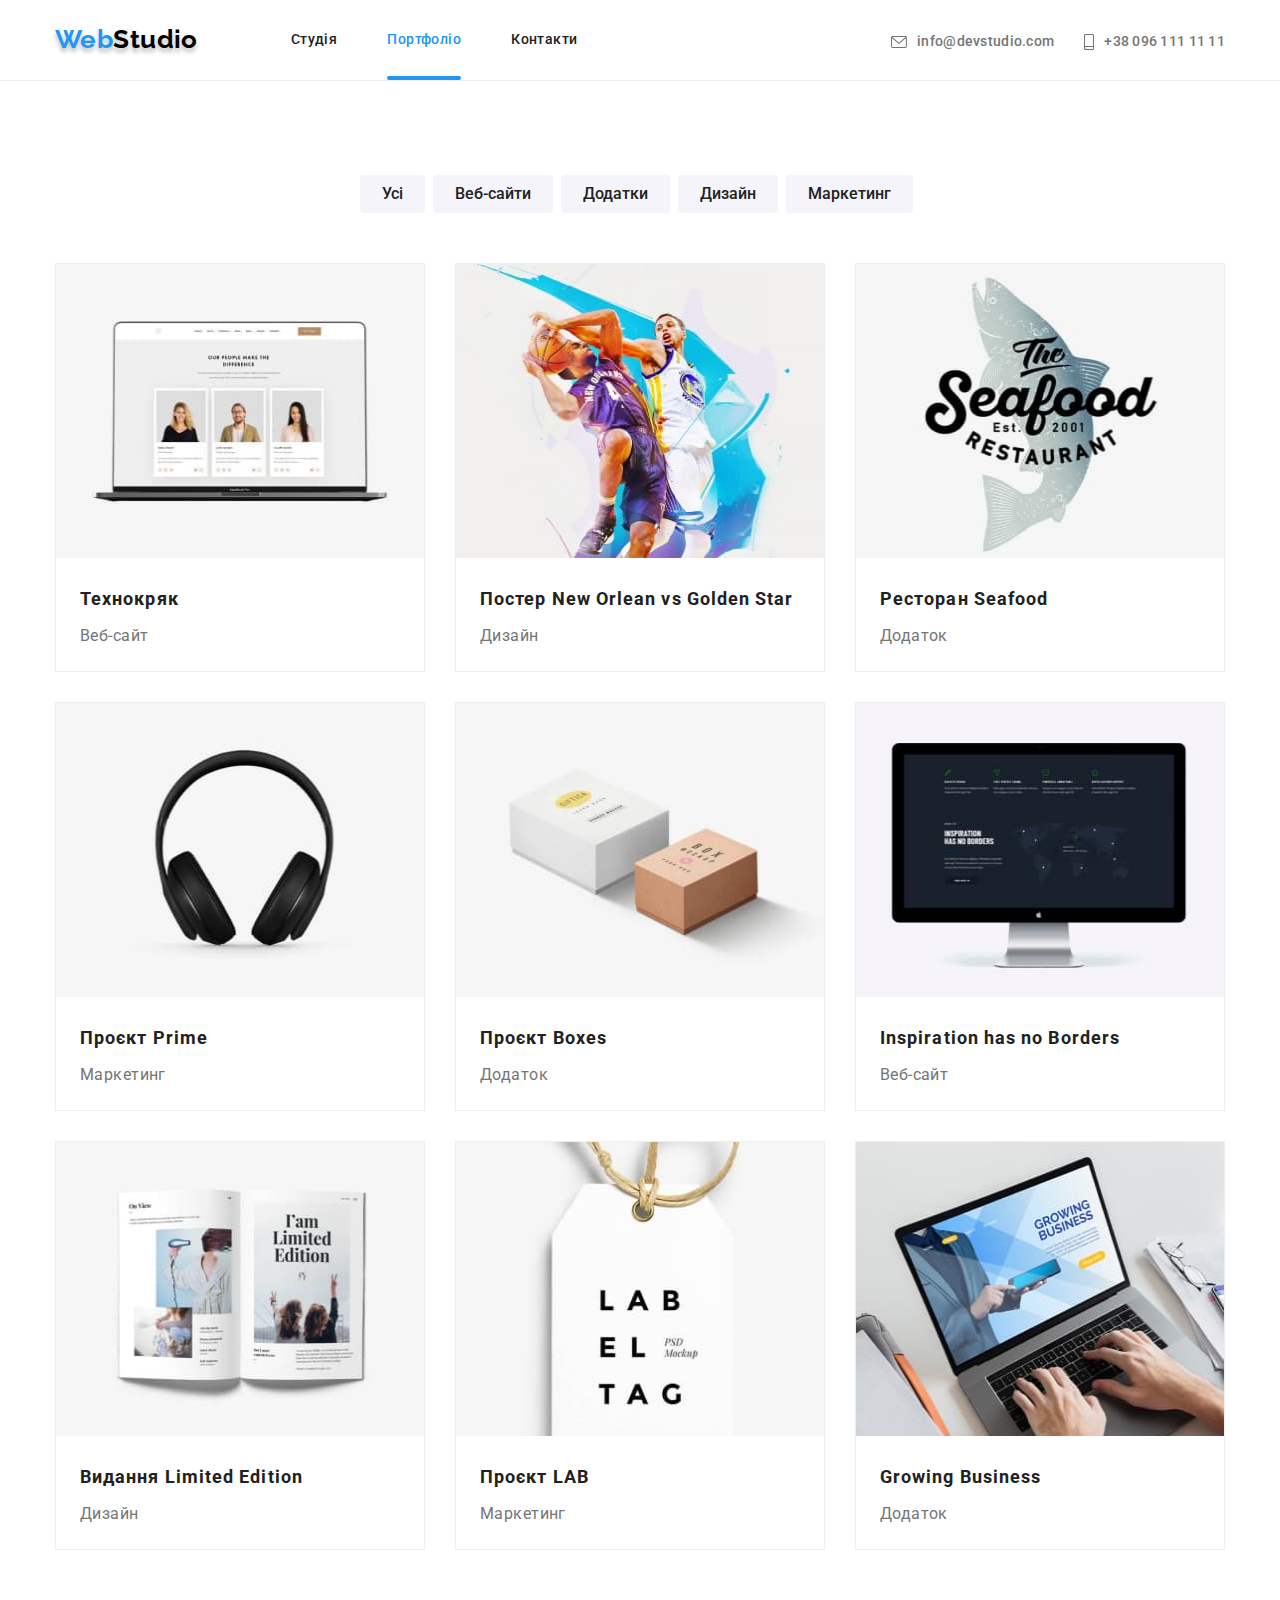
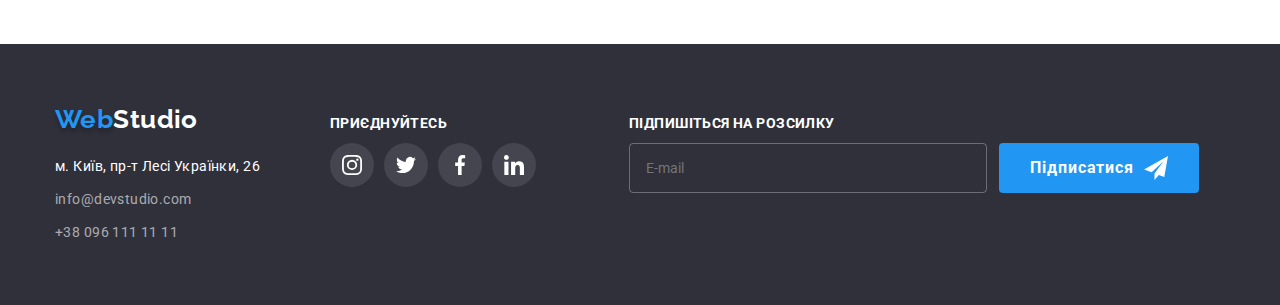
==== commit 9a51110c: "idk" ====
--- a/portfolio.html
+++ b/portfolio.html
@@ -363,22 +363,22 @@
         </div>
         <div class="subscribe">
           <h2 class="subscribe-title">Підпишіться на розсилку</h2>
-            <form>
-              <input
-                type="email"
-                name="subscribe-email"
-                placeholder="E-mail"
-                class="subscribe-form"
-              />
-              <button type="submit" class="subscribe-button">
-                Підписатися
-                <svg class="subscribe-icon" width="24" height="24">
-                  <use
-                    href="./images/footer/symbol-defs.svg#icon-subscribe"
-                  ></use>
-                </svg>
-              </button>
-            </form>
+          <form>
+            <input
+              type="email"
+              name="subscribe-email"
+              placeholder="E-mail"
+              class="subscribe-form"
+            />
+            <button type="submit" class="subscribe-button">
+              Підписатися
+              <svg class="subscribe-icon" width="24" height="24">
+                <use
+                  href="./images/footer/symbol-defs.svg#icon-subscribe"
+                ></use>
+              </svg>
+            </button>
+          </form>
         </div>
       </div>
     </footer>
--- a/css/styles.css
+++ b/css/styles.css
@@ -30,8 +30,8 @@
   --modal-background: rgba(0, 0, 0, 0.2);
   --features-info-bckg: rgba(47, 48, 58, 0.8);
   --subscribe-border-color: rgba(255, 255, 255, 0.3);
-  --form-color:rgba(33, 33, 33, 0.2);
-  --placeholder-color:rgba(117, 117, 117, 0.5);
+  --form-color: rgba(33, 33, 33, 0.2);
+  --placeholder-color: rgba(117, 117, 117, 0.5);
 }
 /* index.html */
 body {
@@ -169,6 +169,8 @@
 .icon-header {
   margin-right: 10px;
   fill: var(--header-icon);
+  transition-duration: 250ms;
+  transition-timing-function: cubic-bezier(0.4, 0, 0.2, 1);
 }
 .contact-link-item:hover .icon-header,
 .contact-link-item:focus .icon-header {
@@ -520,7 +522,8 @@
   color: var(--white-color);
   background-color: rgba(255, 255, 255, 0.1);
 }
-.join-title, .subscribe-title {
+.join-title,
+.subscribe-title {
   font-weight: 700;
   font-size: 14px;
   line-height: 1.14;
@@ -549,7 +552,8 @@
 .join-link:focus {
   background-color: var(--primary-action-color);
 }
-.join-soc-icon, .subscribe-icon {
+.join-soc-icon,
+.subscribe-icon {
   fill: var(--white-color);
 }
 
@@ -562,35 +566,43 @@
   height: 50px;
   border-radius: 4px;
   color: var(--subscribe-border-color);
+  padding-left: 16px;
 }
 .subscribe form {
-  justify-content: center;
-  align-items: center;
+  display: flex;
+  flex-direction: row;
+}
+
+.subscribe-button {
+  display: flex;
+  background-color: var(--primary-action-color);
+  justify-content: center;
   text-align: center;
-}
-
-
-.subscribe-button {
-  background-color: var(--primary-action-color);
-  justify-content: center;
-  text-align: center;
+  align-items: center;
   width: 200px;
   height: 50px;
-  box-shadow: 0px 4px 4px rgba(0, 0, 0, 0.15);
   border-radius: 4px;
   border-style: none;
   color: var(--white-color);
   font-family: "Roboto";
   font-style: normal;
   font-size: 16px;
-  line-height:1.875;
+  line-height: 1.875;
   letter-spacing: 0.06em;
   font-weight: 700;
   padding: 10px 28px;
   margin-left: 12px;
-
-}
-
+  transition-property: box-shadow;
+  transition-duration: 250ms;
+  transition-timing-function: cubic-bezier(0.4, 0, 0.2, 1);
+}
+
+.subscribe-button:hover {
+  box-shadow: 0px 4px 4px rgba(0, 0, 0, 0.15);
+}
+.subscribe-icon {
+  margin-left: 10px;
+}
 
 /* portfolio.html */
 
@@ -736,8 +748,9 @@
   top: 50%;
   left: 50%;
   transform: translate(-50%, -50%);
-  min-height: 528px;
-  min-width: 581px;
+  max-height: 528px;
+  max-width: 581px;
+  padding: 40px;
   background-color: var(--white-color);
 }
 
@@ -774,40 +787,35 @@
   resize: none;
 }
 
-
-
 .form {
-  width: 448px;
-  height: 342px;
+  /* width: 448px;
+  height: 342px; */
   margin-left: auto;
   margin-right: auto;
 }
-.form-title{
+.form-title {
   font-style: normal;
   font-weight: 700;
   font-size: 20px;
   line-height: 1.15;
   text-align: center;
   color: #212121;
-  margin-top: 40px;
+  margin-top: 0;
+  margin-bottom: 12px;
 }
 .form-field {
   display: flex;
   flex-direction: column;
   margin-bottom: 10px;
-}
-.form-field:last-child {
-  margin-bottom: 20px;
+  width: 448px;
 }
 .form-field textarea::placeholder {
-  color: var(--placeholder-color) ;
-  color: red;
+  color: var(--placeholder-color);
   font-style: normal;
   font-weight: 400;
   font-size: 12px;
   line-height: 1.16;
   letter-spacing: 0.01em;
-
 }
 .form-label {
   font-style: normal;
@@ -819,7 +827,7 @@
   margin-top: 0;
   margin-bottom: 4px;
 }
-.form-input{
+.form-input {
   margin: 0;
   padding: 12px 16px;
   border: 1px solid var(--form-color);
@@ -829,17 +837,23 @@
   margin-top: 0;
 }
 
+.form-feedback {
+  display: flex;
+  flex-direction: column;
+  margin-bottom: 20px;
+}
 .form-textarea {
   margin: 0;
   padding: 0;
   border: 1px solid var(--form-color);
   border-radius: 4px;
-  max-width: 448px;
-  height: 138px;
   padding: 12px 16px;
+  height: 120px;
 }
 .form-checkbox {
-  text-align: center;
+  display: flex;
+  align-items: center;
+  justify-content: center;
 }
 .checkbox-label {
   font-style: normal;
@@ -847,6 +861,11 @@
   font-size: 14px;
   line-height: 1.71;
   color: var(--primary-text-color);
+  margin-left: 10px;
+}
+.form-checkbox input[type="checkbox"] {
+  width: 16px;
+  height: 15px;
 }
 
 .backdrop-button {
@@ -868,5 +887,5 @@
   transition-timing-function: cubic-bezier(0.4, 0, 0.2, 1);
 }
 .backdrop-button:hover {
-  box-shadow: 0px 4px 4px rgba(0, 0, 0, 0.15); 
-}+  box-shadow: 0px 4px 4px rgba(0, 0, 0, 0.15);
+}
